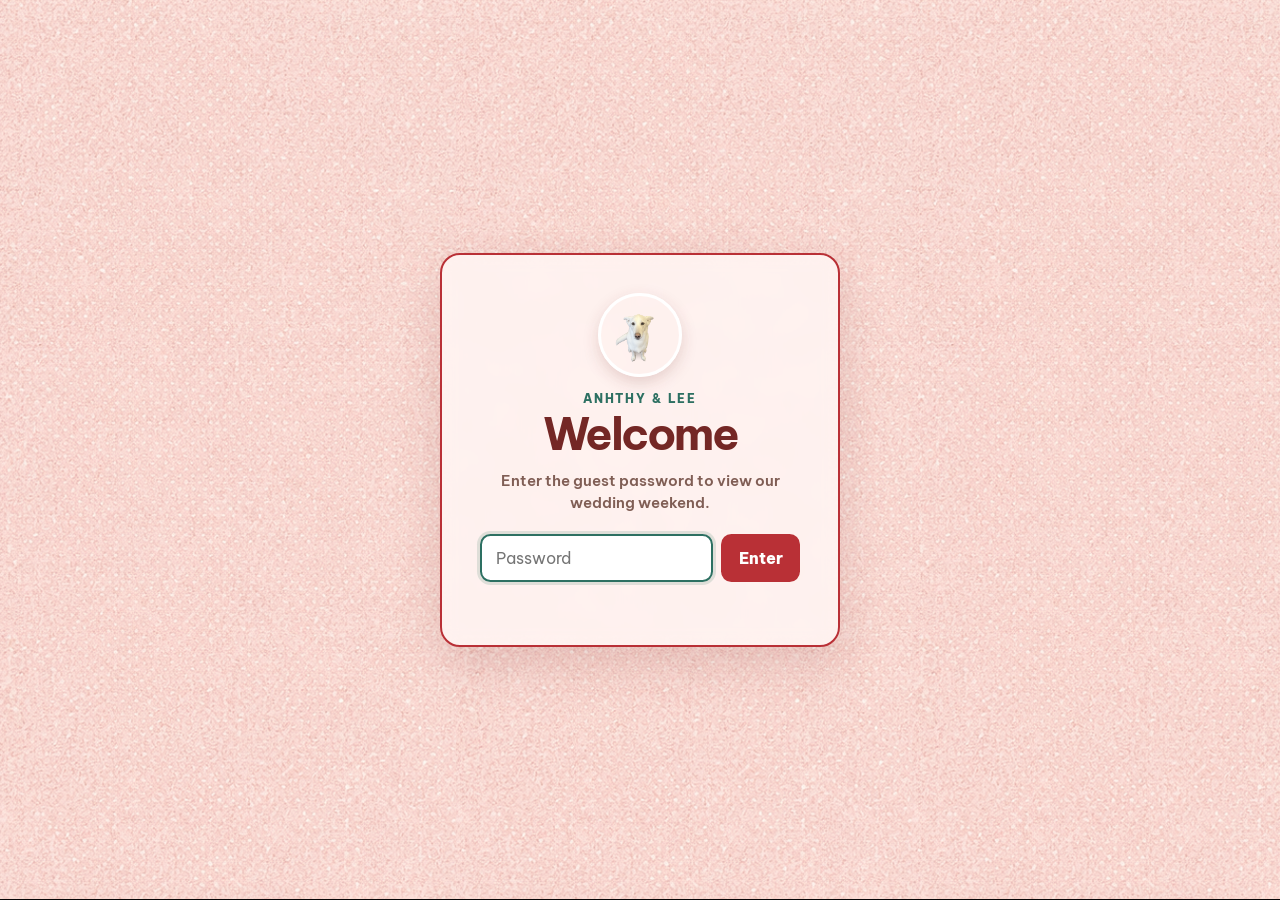
==== schedule.html @ e074a54b "Correct schedule event illustrations" ====
<!doctype html>
<html lang="en" class="is-locked">
  <head>
    <meta charset="UTF-8" />
    <meta name="viewport" content="width=device-width, initial-scale=1.0, viewport-fit=cover" />
    <meta name="theme-color" content="#f7cfce" />
    <meta name="description" content="Anhthy and Lee's wedding weekend schedule." />
    <meta name="robots" content="noindex, nofollow" />
    <title>Anhthy &amp; Lee — Weekend Schedule</title>
    <link rel="preconnect" href="https://fonts.googleapis.com" />
    <link rel="preconnect" href="https://fonts.gstatic.com" crossorigin />
    <link
      href="https://fonts.googleapis.com/css2?family=Allura&amp;family=Be+Vietnam+Pro:ital,wght@0,500;0,600;0,700;0,800;1,700&amp;family=Noto+Sans+SC:wght@500;700;800&amp;display=swap"
      rel="stylesheet"
    />
    <link rel="stylesheet" href="styles.css?v=20260816-33" />
    <script src="site-content.js?v=20260816-8" defer></script>
    <script src="script.js?v=20260816-6" defer></script>
  </head>
  <body data-page="schedule">
    <div class="password-gate" id="password-gate" role="dialog" aria-modal="true" aria-labelledby="password-title">
      <form class="password-card" id="password-form" novalidate>
        <img class="password-card__luna" src="assets/luna.png" alt="Luna" />
        <p class="password-card__eyebrow">Anhthy &amp; Lee</p>
        <h1 id="password-title">Welcome</h1>
        <p class="password-card__hint" id="password-hint">Enter the guest password to view our wedding weekend.</p>

        <label class="visually-hidden" for="guest-password">Guest password</label>
        <div class="password-control">
          <input
            id="guest-password"
            name="password"
            type="password"
            autocomplete="current-password"
            autocapitalize="none"
            spellcheck="false"
            aria-describedby="password-hint password-error"
            placeholder="Password"
            required
          />
          <button type="submit">Enter</button>
        </div>
        <p class="password-error" id="password-error" aria-live="polite"></p>
      </form>
    </div>

    <main class="schedule-page" id="main-content" aria-hidden="true" inert>
      <a class="schedule-back" href="index.html" aria-label="Back to the wedding invitation">← Invitation</a>
      <section class="weekend-plan" aria-labelledby="schedule-title">
        <header class="schedule-heading">
          <p>Save the weekend</p>
          <h2 id="schedule-title">Weekend Events</h2>
        </header>
        <ol class="schedule-list" id="schedule-list" aria-label="Wedding weekend schedule"></ol>
      </section>
    </main>
  </body>
</html>
---- styles.css ----
:root {
  --paper: #f7cfce;
  --ink: #742725;
  --vermilion: #b93036;
  --jade: #2d7062;
  --line: rgba(116, 39, 37, 0.2);
  --sans: "Be Vietnam Pro", "Noto Sans SC", "Helvetica Neue", Arial, sans-serif;
  --luna-cursor: url("assets/luna-cursor.png") 25 18;
}

* { box-sizing: border-box; }

html, body {
  min-width: 320px;
  width: 100%;
  height: 100%;
  min-height: 100%;
  margin: 0;
  overflow: hidden;
}

html {
  background-color: var(--paper);
  background-image: url("assets/invite-paper-exact-strip.png");
  background-repeat: repeat-x;
  background-position: top left;
  background-size: auto 100vh;
  background-size: auto 100dvh;
}

html, body, a, button { cursor: var(--luna-cursor), auto; }

body {
  position: relative;
  isolation: isolate;
  min-height: 0;
  color: var(--ink);
  background: transparent;
  font-family: var(--sans);
}

body::before {
  position: fixed;
  z-index: -1;
  inset: -2px;
  content: "";
  pointer-events: none;
  background-color: var(--paper);
  background-image: url("assets/invite-paper-exact-strip.png");
  background-repeat: repeat-x;
  background-position: center;
  background-size: auto 100%;
}

html.is-locked,
html.is-locked body {
  overflow: hidden;
}

.is-locked .invite-page,
.is-locked .schedule-page,
.is-locked .skip-link {
  visibility: hidden;
}

.password-gate {
  position: fixed;
  z-index: 1000;
  inset: 0;
  display: grid;
  overflow: auto;
  place-items: center;
  padding: 1.25rem;
  background-color: var(--paper);
  background-image: url("assets/invite-paper-exact-strip.png");
  background-repeat: repeat-x;
  background-position: top left;
  background-size: auto 100vh;
  background-size: auto 100dvh;
}

.password-gate[hidden] { display: none; }

.password-card {
  width: min(25rem, 100%);
  padding: clamp(1.5rem, 5vw, 2.35rem);
  text-align: center;
  background: rgba(255, 245, 243, 0.88);
  border: 2px solid var(--vermilion);
  border-radius: 1.25rem;
  box-shadow: 0 1rem 3rem rgba(116, 39, 37, 0.16);
  backdrop-filter: blur(8px);
}

.password-card__luna {
  display: block;
  width: 5.25rem;
  height: 5.25rem;
  margin: 0 auto 0.9rem;
  object-fit: cover;
  object-position: center 28%;
  border: 3px solid #fff;
  border-radius: 50%;
  box-shadow: 0 0.35rem 1rem rgba(116, 39, 37, 0.18);
}

.password-card__eyebrow {
  margin: 0 0 0.35rem;
  color: var(--jade);
  font-size: 0.72rem;
  font-weight: 800;
  letter-spacing: 0.16em;
  text-transform: uppercase;
}

.password-card h1 {
  margin: 0;
  color: var(--ink);
  font-size: clamp(2rem, 8vw, 2.8rem);
  letter-spacing: -0.055em;
  line-height: 1;
}

.password-card__hint {
  max-width: 18rem;
  margin: 0.85rem auto 1.25rem;
  color: #805e55;
  font-size: 0.92rem;
  font-weight: 600;
  line-height: 1.5;
}

.password-control {
  display: grid;
  grid-template-columns: minmax(0, 1fr) auto;
  gap: 0.5rem;
}

.password-control input,
.password-control button {
  min-height: 3rem;
  font: inherit;
  border-radius: 0.65rem;
}

.password-control input {
  width: 100%;
  min-width: 0;
  padding: 0.75rem 0.9rem;
  color: var(--ink);
  background: #fff;
  border: 2px solid rgba(116, 39, 37, 0.25);
  outline: 0;
}

.password-control input:focus {
  border-color: var(--jade);
  box-shadow: 0 0 0 3px rgba(45, 112, 98, 0.15);
}

.password-control input[aria-invalid="true"] {
  border-color: var(--vermilion);
}

.password-control button {
  padding: 0.75rem 1.1rem;
  color: #fff;
  background: var(--vermilion);
  border: 0;
  font-weight: 800;
}

.password-control button:hover { background: #9f272d; }

.password-error {
  min-height: 1.3em;
  margin: 0.55rem 0 0;
  color: var(--vermilion);
  font-size: 0.8rem;
  font-weight: 700;
}

.skip-link {
  position: fixed;
  z-index: 10;
  top: 1rem;
  left: 1rem;
  padding: 0.7rem 0.95rem;
  color: #fff;
  background: var(--ink);
  transform: translateY(-180%);
}

.skip-link:focus { transform: translateY(0); }

.invite-page {
  position: relative;
  display: grid;
  grid-template-rows: minmax(0, 1fr);
  width: 100%;
  height: 100vh;
  height: 100dvh;
  min-height: 0;
  margin: 0 auto;
  overflow: hidden;
  background: transparent;
}

.invitation {
  display: grid;
  min-width: 0;
  min-height: 0;
  overflow: hidden;
  place-items: center;
  padding: 0;
  background: transparent;
  border: 0;
}

.invitation__art {
  display: block;
  width: auto;
  max-width: 100%;
  height: auto;
  max-height: 100%;
  margin: 0;
  object-fit: contain;
  object-position: center;
  border: 0;
  clip-path: none;
}

.schedule-cta {
  position: absolute;
  z-index: 2;
  bottom: max(0.8rem, env(safe-area-inset-bottom));
  left: 50%;
  padding: 0.55rem 0.9rem;
  color: #fff;
  background: var(--vermilion);
  border: 2px solid rgba(255, 255, 255, 0.82);
  border-radius: 999px;
  box-shadow: 0 0.35rem 1rem rgba(116, 39, 37, 0.2);
  font-size: 0.72rem;
  font-weight: 800;
  letter-spacing: 0.04em;
  line-height: 1;
  text-decoration: none;
  transform: translateX(-50%);
}

.schedule-cta:hover,
.schedule-cta:focus-visible {
  background: #9f272d;
  outline: 3px solid rgba(45, 112, 98, 0.4);
  outline-offset: 2px;
}

.weekend-plan {
  position: relative;
  display: grid;
  min-height: 0;
  margin: 0;
  padding: clamp(0.25rem, 0.6dvh, 0.45rem) 0;
  overflow: hidden;
  background: transparent;
  border: 0;
  box-shadow: none;
}

.schedule-page {
  display: grid;
  grid-template-rows: auto minmax(0, 1fr);
  width: 100%;
  height: 100vh;
  height: 100dvh;
  min-height: 0;
  padding: clamp(0.7rem, 2vw, 1.25rem);
  overflow: hidden;
  background: transparent;
}

.schedule-back {
  z-index: 1;
  justify-self: start;
  padding: 0.55rem 0.8rem;
  color: var(--ink);
  font-size: 0.78rem;
  font-weight: 800;
  text-decoration: none;
  background: rgba(255, 245, 243, 0.72);
  border: 1px solid rgba(116, 39, 37, 0.22);
  border-radius: 999px;
}

.schedule-back:hover,
.schedule-back:focus-visible {
  color: #fff;
  background: var(--vermilion);
  outline: 0;
}

.schedule-page .weekend-plan {
  place-items: center;
  width: 100%;
  height: 100%;
  padding: 0;
}

.schedule-page .schedule-list {
  grid-template-columns: minmax(0, 1fr);
  grid-template-rows: repeat(4, auto);
  gap: clamp(0.5rem, 1.2dvh, 0.8rem);
  width: min(680px, 100%);
  height: auto;
}

.schedule-page .schedule-item {
  grid-template-columns: 54px minmax(0, 1fr);
  gap: 0.25rem 0.75rem;
  padding: clamp(0.5rem, 1.1dvh, 0.8rem) 0.65rem;
}

.schedule-page .schedule-date {
  width: 54px;
  height: 62px;
  background: linear-gradient(to bottom, var(--vermilion) 0 22px, #fff 22px 100%);
}

.schedule-page .schedule-date::before {
  top: -6px;
  left: 9px;
  width: 5px;
  height: 11px;
  box-shadow: 30px 0 #2e2c2d;
}

.schedule-page .schedule-date::after {
  inset: 22px 0 auto;
}

.schedule-page .schedule-date__day {
  top: 6px;
  font-size: 0.55rem;
}

.schedule-page .schedule-date__number {
  top: 27px;
  font-size: 1.65rem;
}

.schedule-page .schedule-time {
  font-size: clamp(0.64rem, 1.2vw, 0.74rem);
}

.schedule-page .schedule-copy h3 {
  font-size: clamp(0.8rem, 1.6vw, 1rem);
}

.schedule-page .schedule-copy p {
  font-size: clamp(0.62rem, 1.15vw, 0.74rem);
}

.invite-page,
.invitation,
.weekend-plan,
.schedule-list {
  outline: 0;
  border: 0 !important;
  box-shadow: none;
}

.schedule-list {
  display: grid;
  grid-template-columns: repeat(4, minmax(0, 1fr));
  align-items: stretch;
  width: min(760px, calc(100% - 1.5rem));
  height: 100%;
  max-width: none;
  padding: 0;
  margin: 0 auto;
  list-style: none;
}

.schedule-item {
  display: grid;
  grid-template-columns: 39px minmax(0, 1fr);
  grid-template-rows: auto auto;
  gap: 0.18rem 0.48rem;
  align-content: center;
  align-items: start;
  min-width: 0;
  padding: 0.42rem clamp(0.25rem, 0.45vw, 0.45rem);
  border: 0 !important;
  outline: 0;
  box-shadow: none;
}

.schedule-item + .schedule-item { border-left: 0 !important; }

.schedule-item::before,
.schedule-item::after {
  display: none;
  content: none;
}

.schedule-date {
  position: relative;
  grid-row: span 2;
  display: block;
  width: 39px;
  height: 45px;
  margin-top: 0.1rem;
  color: #fff;
  background: linear-gradient(to bottom, var(--vermilion) 0 17px, #fff 17px 100%);
  border: 1px solid rgba(116, 39, 37, 0.62);
  border-radius: 3px;
}

.schedule-date::before {
  position: absolute;
  z-index: 2;
  top: -5px;
  left: 7px;
  width: 4px;
  height: 9px;
  content: "";
  background: #2e2c2d;
  border-radius: 99px;
  box-shadow: 21px 0 #2e2c2d;
}

.schedule-date::after {
  position: absolute;
  inset: 17px 0 auto;
  content: "";
  border-top: 1px solid rgba(116, 39, 37, 0.32);
}

.schedule-date__day, .schedule-date__number {
  position: absolute;
  z-index: 1;
  left: 0;
  width: 100%;
  text-align: center;
}

.schedule-date__day {
  top: 4px;
  font-size: 0.43rem;
  font-weight: 800;
  letter-spacing: 0.08em;
  line-height: 1;
}

.schedule-date__number {
  top: 19px;
  margin: 0;
  color: #302d2d;
  font-size: 1.22rem;
  font-weight: 700;
  letter-spacing: -0.04em;
  line-height: 1;
}

.schedule-time {
  grid-column: 2;
  align-self: end;
  margin: 0.12rem 0 0;
  color: var(--jade);
  font-size: clamp(0.52rem, 0.62vw, 0.59rem);
  font-weight: 800;
  letter-spacing: 0.08em;
  line-height: 1.1;
  text-transform: uppercase;
}

.schedule-copy { grid-column: 2; min-width: 0; }

.schedule-copy h3 {
  margin: 0;
  font-size: clamp(0.66rem, 0.82vw, 0.8rem);
  font-weight: 800;
  letter-spacing: -0.045em;
  line-height: 1.1;
}

.schedule-copy p {
  margin: 0.22rem 0 0;
  color: #805e55;
  font-size: clamp(0.5rem, 0.6vw, 0.58rem);
  font-weight: 600;
  line-height: 1.35;
}

.visually-hidden {
  position: absolute;
  width: 1px;
  height: 1px;
  padding: 0;
  margin: -1px;
  overflow: hidden;
  clip: rect(0, 0, 0, 0);
  white-space: nowrap;
  border: 0;
}

@media (max-width: 760px) {
  .invite-page {
    grid-template-rows: auto auto;
    align-content: center;
    row-gap: 0.35rem;
    width: 100%;
    height: 100vh;
    height: 100dvh;
    min-height: 0;
  }

  .invitation {
    width: 100%;
    min-height: 0;
    aspect-ratio: 660 / 947;
    place-self: center;
  }

  .invitation__art {
    width: 100%;
    max-width: none;
    height: 100%;
    max-height: none;
    margin: 0;
    object-fit: cover;
    object-position: center;
    clip-path: none;
  }

  .schedule-cta {
    position: static;
    justify-self: center;
    margin: 0 0 max(0.65rem, env(safe-area-inset-bottom));
    transform: none;
  }

  .weekend-plan {
    min-height: 0;
    margin: 0;
    padding: 0.25rem 0.3rem max(0.35rem, env(safe-area-inset-bottom));
  }

  .schedule-page {
    padding: 0.6rem;
  }

  .schedule-page .weekend-plan {
    padding: 0.25rem 0 max(0.35rem, env(safe-area-inset-bottom));
  }

  .schedule-page .schedule-list {
    grid-template-columns: minmax(0, 1fr);
    grid-template-rows: repeat(4, auto);
    gap: 0.45rem;
    height: auto;
  }

  .password-control { grid-template-columns: 1fr; }

  .schedule-list {
    grid-template-columns: repeat(2, minmax(0, 1fr));
    grid-auto-rows: minmax(0, 1fr);
    gap: 0.2rem 0.3rem;
    width: 100%;
    height: 100%;
  }

  .schedule-item {
    align-content: center;
    padding: 0.4rem 0.18rem;
  }

  .schedule-time { font-size: clamp(0.52rem, 2.7vw, 0.62rem); }
  .schedule-copy h3 { font-size: clamp(0.65rem, 3vw, 0.78rem); }
  .schedule-copy p { font-size: clamp(0.5rem, 2.4vw, 0.6rem); }
  .schedule-item:nth-child(odd) { border-left: 0; }
  .schedule-item:nth-child(n + 3) { border-top: 0; }
}

/* Unified illustrated weekend schedule */
body[data-page="schedule"] {
  min-height: 100vh;
  min-height: 100dvh;
  overflow-x: hidden;
  overflow-y: auto;
  background: transparent !important;
}

body[data-page="schedule"]::before {
  background-size: auto 100vh;
  background-size: auto 100dvh;
}

body[data-page="schedule"] .schedule-page {
  position: relative;
  display: block;
  width: 100%;
  min-height: 100vh;
  min-height: 100dvh;
  height: auto;
  padding: clamp(5.5rem, 8vw, 7.5rem) clamp(1rem, 4vw, 4rem) clamp(3rem, 7vw, 6rem);
  overflow: visible;
  background: transparent !important;
}

body[data-page="schedule"] .schedule-back {
  position: absolute;
  z-index: 2;
  top: max(1.15rem, env(safe-area-inset-top));
  left: max(1rem, env(safe-area-inset-left));
}

body[data-page="schedule"] .weekend-plan {
  display: block;
  width: min(74rem, 100%);
  height: auto;
  min-height: 0;
  margin: 0 auto;
  padding: 0;
  overflow: visible;
  background: transparent !important;
  border: 0;
  border-radius: 0;
  box-shadow: none;
}

body[data-page="schedule"] .schedule-heading {
  width: 100%;
  margin: 0 auto clamp(2.6rem, 5vw, 4.25rem);
  text-align: center;
}

body[data-page="schedule"] .schedule-heading p {
  margin: 0 0 0.4rem;
  color: var(--jade);
  font-size: clamp(0.68rem, 1vw, 0.82rem);
  font-weight: 800;
  letter-spacing: 0.22em;
  text-transform: uppercase;
}

body[data-page="schedule"] .schedule-heading h2 {
  margin: 0;
  font-family: "Allura", cursive;
  font-size: clamp(4rem, 8vw, 7rem);
  font-weight: 400;
  line-height: 0.82;
}

body[data-page="schedule"] .schedule-list {
  display: grid !important;
  grid-template-columns: minmax(0, 1fr) minmax(0, 1.65fr) minmax(0, 1fr) !important;
  grid-template-rows: auto !important;
  align-items: start;
  gap: clamp(2rem, 4.5vw, 4.5rem) !important;
  width: 100% !important;
  height: auto !important;
  margin: 0;
  padding: 0;
  list-style: none;
}

body[data-page="schedule"] .schedule-item,
body[data-page="schedule"] .schedule-item + .schedule-item {
  display: flex !important;
  flex-direction: column;
  align-items: center;
  min-width: 0;
  padding: 0 !important;
  text-align: center;
  background: transparent !important;
  border: 0 !important;
  border-radius: 0;
  box-shadow: none;
}

body[data-page="schedule"] .schedule-date-label {
  margin: 0 0 clamp(1.1rem, 2vw, 1.7rem);
  color: var(--vermilion);
  font-size: clamp(0.72rem, 1vw, 0.88rem);
  font-weight: 800;
  letter-spacing: 0.18em;
  text-transform: uppercase;
}

body[data-page="schedule"] .schedule-copy {
  display: grid;
  grid-template-columns: minmax(0, 1fr);
  gap: clamp(2.2rem, 4vw, 3.5rem);
  width: 100%;
}

body[data-page="schedule"] .schedule-item--double .schedule-copy,
body[data-page="schedule"] .schedule-item:has(.schedule-slot + .schedule-slot) .schedule-copy {
  grid-template-columns: repeat(2, minmax(0, 1fr));
  gap: clamp(1.75rem, 4vw, 4rem);
}

body[data-page="schedule"] .schedule-slot,
body[data-page="schedule"] .schedule-slot + .schedule-slot {
  display: flex;
  flex-direction: column;
  align-items: center;
  min-width: 0;
  padding: 0;
  border: 0 !important;
}

body[data-page="schedule"] .schedule-graphic {
  display: block;
  width: clamp(5rem, 8vw, 7.2rem);
  height: clamp(4.8rem, 7vw, 6.5rem);
  margin: 0 auto 0.8rem;
  object-fit: contain;
}

body[data-page="schedule"] .schedule-graphic--wide {
  width: clamp(6.5rem, 11vw, 9.5rem);
}

body[data-page="schedule"] .schedule-graphic--lanterns {
  width: clamp(4.3rem, 6.5vw, 5.8rem);
}

body[data-page="schedule"] .schedule-time {
  margin: 0 0 0.3rem;
  color: var(--jade);
  font-size: clamp(0.67rem, 0.9vw, 0.8rem);
  font-weight: 800;
  letter-spacing: 0.16em;
  text-transform: uppercase;
}

body[data-page="schedule"] .schedule-copy .schedule-event-title {
  margin: 0;
  color: var(--ink);
  font-family: "Allura", cursive;
  font-size: clamp(2.7rem, 4.5vw, 4.75rem);
  font-weight: 400;
  line-height: 0.9;
}

body[data-page="schedule"] .schedule-translation {
  margin: 0.55rem 0 0;
  color: var(--ink);
  font-size: clamp(0.66rem, 0.82vw, 0.78rem);
  font-weight: 700;
  line-height: 1.4;
}

body[data-page="schedule"] .schedule-copy .schedule-detail {
  margin: 0.3rem 0 0;
  color: #80645d;
  font-size: clamp(0.62rem, 0.76vw, 0.72rem);
  font-weight: 600;
  line-height: 1.45;
}

@media (max-width: 820px) {
  body[data-page="schedule"] .schedule-page {
    padding: 4.8rem 1.15rem max(3rem, env(safe-area-inset-bottom));
  }

  body[data-page="schedule"] .schedule-heading {
    margin-bottom: 2.3rem;
  }

  body[data-page="schedule"] .schedule-heading h2 {
    font-size: clamp(3.65rem, 15vw, 5rem);
  }

  body[data-page="schedule"] .schedule-list {
    grid-template-columns: minmax(0, 1fr) !important;
    gap: 3.25rem !important;
    width: min(34rem, 100%) !important;
    margin: 0 auto;
  }

  body[data-page="schedule"] .schedule-date-label {
    margin-bottom: 1.3rem;
  }

  body[data-page="schedule"] .schedule-graphic {
    width: 5.8rem;
    height: 5.25rem;
  }

  body[data-page="schedule"] .schedule-graphic--wide { width: 7.8rem; }
  body[data-page="schedule"] .schedule-graphic--lanterns { width: 4.7rem; }
}

@media (max-width: 560px) {
  body[data-page="schedule"] .schedule-item--double .schedule-copy,
  body[data-page="schedule"] .schedule-item:has(.schedule-slot + .schedule-slot) .schedule-copy {
    grid-template-columns: minmax(0, 1fr);
    gap: 3rem;
  }

  body[data-page="schedule"] .schedule-copy .schedule-event-title {
    font-size: clamp(2.75rem, 13vw, 3.7rem);
  }
}

/* Dedicated schedule page */
.schedule-page {
  display: grid;
  grid-template-columns: minmax(300px, 42%) minmax(0, 58%);
  width: 100%;
  height: 100vh;
  height: 100dvh;
  min-height: 0;
  padding: 0;
  overflow: hidden;
  background: transparent;
}

.schedule-intro {
  position: relative;
  display: grid;
  min-width: 0;
  min-height: 0;
  place-items: center;
  padding: clamp(2rem, 6vw, 6rem);
  text-align: center;
  background: transparent;
}

.schedule-intro::after {
  width: clamp(4rem, 8vw, 7rem);
  height: 0.32rem;
  margin-top: clamp(1rem, 3vh, 2rem);
  content: "";
  background: var(--vermilion);
  border-radius: 999px;
}

.schedule-intro__copy { align-self: end; }

.schedule-intro__eyebrow,
.schedule-heading p {
  margin: 0 0 0.65rem;
  color: var(--jade);
  font-size: clamp(0.68rem, 0.9vw, 0.8rem);
  font-weight: 800;
  letter-spacing: 0.16em;
  text-transform: uppercase;
}

.schedule-intro h1 {
  margin: 0;
  color: var(--ink);
  font-size: clamp(2.7rem, 5.5vw, 5.8rem);
  letter-spacing: -0.065em;
  line-height: 0.88;
}

.schedule-intro__copy > p:last-child {
  margin: clamp(1rem, 2.6vh, 1.75rem) 0 0;
  color: #805e55;
  font-size: clamp(0.8rem, 1.15vw, 1rem);
  font-weight: 700;
  line-height: 1.55;
}

.schedule-page .schedule-back {
  position: absolute;
  z-index: 2;
  top: clamp(1rem, 2vw, 1.5rem);
  left: clamp(1rem, 2vw, 1.5rem);
}

.schedule-page .weekend-plan {
  display: grid;
  grid-template-rows: auto minmax(0, 1fr);
  align-items: center;
  width: 100%;
  height: 100%;
  min-height: 0;
  padding: clamp(2rem, 5vw, 5rem) clamp(1.5rem, 5vw, 5rem);
  overflow: hidden;
  background: #fffdfb;
}

.schedule-heading {
  align-self: end;
  width: min(720px, 100%);
  margin: 0 auto clamp(1.3rem, 3vh, 2.25rem);
}

.schedule-heading h2 {
  margin: 0;
  color: var(--ink);
  font-size: clamp(2.25rem, 4vw, 4.5rem);
  letter-spacing: -0.065em;
  line-height: 0.95;
}

.schedule-page .schedule-list {
  display: grid;
  grid-template-columns: minmax(0, 1fr);
  grid-template-rows: repeat(3, auto);
  align-self: start;
  gap: clamp(0.75rem, 1.8vh, 1.15rem);
  width: min(720px, 100%);
  height: auto;
  padding: 0;
  margin: 0 auto;
}

.schedule-page .schedule-item {
  display: grid;
  grid-template-columns: 68px minmax(0, 1fr);
  grid-template-rows: auto;
  gap: 1rem;
  align-content: center;
  align-items: center;
  min-width: 0;
  padding: clamp(0.75rem, 1.6vh, 1.05rem);
  background: #fff;
  border: 1px solid rgba(116, 39, 37, 0.11) !important;
  border-radius: 0.9rem;
  box-shadow: 0 0.55rem 1.6rem rgba(116, 39, 37, 0.07);
}

.schedule-page .schedule-date {
  grid-row: 1;
  width: 68px;
  height: 78px;
  margin: 0;
  background: linear-gradient(to bottom, var(--vermilion) 0 28px, #fff 28px 100%);
  border-radius: 0.4rem;
}

.schedule-page .schedule-date::before {
  top: -7px;
  left: 11px;
  width: 6px;
  height: 13px;
  box-shadow: 39px 0 #2e2c2d;
}

.schedule-page .schedule-date::after { inset: 28px 0 auto; }

.schedule-page .schedule-date__day {
  top: 8px;
  font-size: 0.62rem;
}

.schedule-page .schedule-date__number {
  top: 36px;
  font-size: 2rem;
}

.schedule-page .schedule-copy {
  grid-column: 2;
  display: grid;
  grid-template-columns: minmax(0, 1fr);
  gap: 0;
}

.schedule-page .schedule-item:has(.schedule-slot + .schedule-slot) .schedule-copy {
  grid-template-columns: repeat(2, minmax(0, 1fr));
  gap: clamp(0.8rem, 2vw, 1.5rem);
}

.schedule-slot { min-width: 0; }

.schedule-slot + .schedule-slot {
  padding-left: clamp(0.8rem, 2vw, 1.5rem);
  border-left: 1px solid rgba(116, 39, 37, 0.13);
}

.schedule-page .schedule-time {
  grid-column: auto;
  margin: 0 0 0.38rem;
  font-size: clamp(0.67rem, 0.8vw, 0.78rem);
}

.schedule-page .schedule-copy h3 {
  margin: 0;
  font-size: clamp(0.86rem, 1.15vw, 1.1rem);
  line-height: 1.18;
}

.schedule-page .schedule-copy .schedule-detail {
  margin: 0.38rem 0 0;
  font-size: clamp(0.65rem, 0.8vw, 0.76rem);
  line-height: 1.35;
}

@media (max-width: 760px) {
  .schedule-page {
    grid-template-columns: minmax(0, 1fr);
    grid-template-rows: 150px minmax(0, 1fr);
    height: 100vh;
    height: 100dvh;
    overflow: auto;
  }

  .schedule-intro {
    place-items: end center;
    padding: 2.8rem 1rem 1.2rem;
  }

  .schedule-intro::after { display: none; }
  .schedule-intro__copy { align-self: auto; }
  .schedule-intro__eyebrow { margin-bottom: 0.3rem; }
  .schedule-intro h1 { font-size: clamp(2rem, 10vw, 2.75rem); line-height: 0.92; }
  .schedule-intro h1 br { display: none; }
  .schedule-intro__copy > p:last-child { margin-top: 0.45rem; font-size: 0.7rem; line-height: 1.35; }

  .schedule-page .schedule-back {
    top: 0.65rem;
    left: 0.65rem;
    padding: 0.45rem 0.65rem;
    font-size: 0.68rem;
  }

  .schedule-page .weekend-plan {
    display: grid;
    grid-template-rows: auto minmax(0, 1fr);
    padding: 1.1rem 0.85rem max(1rem, env(safe-area-inset-bottom));
    overflow: visible;
    border-radius: 1.25rem 1.25rem 0 0;
  }

  .schedule-heading { margin-bottom: 0.9rem; }
  .schedule-heading p { margin-bottom: 0.25rem; font-size: 0.58rem; }
  .schedule-heading h2 { font-size: 2rem; }

  .schedule-page .schedule-list { gap: 0.65rem; }

  .schedule-page .schedule-item {
    grid-template-columns: 50px minmax(0, 1fr);
    gap: 0.7rem;
    padding: 0.7rem;
    border-radius: 0.7rem;
  }

  .schedule-page .schedule-date {
    width: 50px;
    height: 58px;
    background: linear-gradient(to bottom, var(--vermilion) 0 21px, #fff 21px 100%);
  }

  .schedule-page .schedule-date::before {
    top: -5px;
    left: 8px;
    width: 5px;
    height: 10px;
    box-shadow: 28px 0 #2e2c2d;
  }

  .schedule-page .schedule-date::after { inset: 21px 0 auto; }
  .schedule-page .schedule-date__day { top: 6px; font-size: 0.5rem; }
  .schedule-page .schedule-date__number { top: 27px; font-size: 1.45rem; }

  .schedule-page .schedule-item:has(.schedule-slot + .schedule-slot) .schedule-copy {
    grid-template-columns: minmax(0, 1fr);
    gap: 0.65rem;
  }

  .schedule-slot + .schedule-slot {
    padding-top: 0.65rem;
    padding-left: 0;
    border-top: 1px solid rgba(116, 39, 37, 0.13);
    border-left: 0;
  }

  .schedule-page .schedule-time { margin-bottom: 0.25rem; font-size: 0.61rem; }
  .schedule-page .schedule-copy h3 { font-size: clamp(0.75rem, 3.3vw, 0.9rem); }
  .schedule-page .schedule-copy .schedule-detail { margin-top: 0.25rem; font-size: 0.62rem; }
}

/* Main navigation */
.site-menu {
  position: absolute;
  z-index: 30;
  top: max(1rem, env(safe-area-inset-top));
  right: max(1rem, env(safe-area-inset-right));
}

.site-menu__toggle {
  display: grid;
  width: 3rem;
  height: 3rem;
  padding: 0.72rem;
  place-content: center;
  gap: 0.3rem;
  color: var(--ink);
  background: rgba(255, 253, 251, 0.84);
  border: 1px solid rgba(116, 39, 37, 0.18);
  border-radius: 50%;
  box-shadow: 0 0.4rem 1.25rem rgba(116, 39, 37, 0.1);
  backdrop-filter: blur(8px);
}

.site-menu__toggle > span:not(.visually-hidden) {
  display: block;
  width: 1.35rem;
  height: 2px;
  background: currentColor;
  border-radius: 999px;
  transition: transform 160ms ease, opacity 160ms ease;
}

.site-menu__toggle[aria-expanded="true"] > span:nth-child(1) {
  transform: translateY(0.4rem) rotate(45deg);
}

.site-menu__toggle[aria-expanded="true"] > span:nth-child(2) { opacity: 0; }

.site-menu__toggle[aria-expanded="true"] > span:nth-child(3) {
  transform: translateY(-0.4rem) rotate(-45deg);
}

.site-menu__panel {
  position: absolute;
  top: calc(100% + 0.55rem);
  right: 0;
  width: max-content;
  min-width: 11rem;
  padding: 0.4rem;
  background: rgba(255, 253, 251, 0.96);
  border: 1px solid rgba(116, 39, 37, 0.16);
  border-radius: 0.85rem;
  box-shadow: 0 0.8rem 2rem rgba(116, 39, 37, 0.16);
  backdrop-filter: blur(10px);
}

.site-menu__panel[hidden] { display: none; }

.site-menu__panel a {
  display: block;
  padding: 0.75rem 0.9rem;
  color: var(--ink);
  text-decoration: none;
  font-size: 0.82rem;
  font-weight: 800;
  border-radius: 0.55rem;
}

.site-menu__panel a:hover,
.site-menu__panel a:focus-visible {
  color: #fff;
  background: var(--vermilion);
  outline: 0;
}

/* Editorial weekend program */
.schedule-page .weekend-plan {
  grid-template-rows: auto minmax(0, 1fr);
  align-items: stretch;
  padding: clamp(2rem, 4.2vw, 4.5rem) clamp(2rem, 5.25vw, 5.5rem);
}

.schedule-heading {
  align-self: start;
  width: min(780px, 100%);
  margin: 0 auto clamp(1rem, 2.3vh, 1.65rem);
}

.schedule-heading h2 {
  font-family: "Allura", cursive;
  font-size: clamp(3.2rem, 5.3vw, 5.6rem);
  font-weight: 400;
  letter-spacing: 0;
  line-height: 0.8;
}

.schedule-page .schedule-list {
  display: grid;
  grid-template-rows: repeat(3, minmax(0, 1fr));
  align-self: stretch;
  gap: 0;
  width: min(780px, 100%);
  height: 100%;
  min-height: 0;
}

.schedule-page .schedule-item {
  display: grid;
  grid-template-columns: minmax(0, 1fr);
  gap: clamp(0.45rem, 1vh, 0.8rem);
  align-content: center;
  align-items: start;
  min-height: 0;
  padding: clamp(0.85rem, 1.7vh, 1.25rem) 0;
  background: transparent;
  border: 0 !important;
  border-radius: 0;
  box-shadow: none;
}

.schedule-page .schedule-item + .schedule-item {
  border-top: 1px solid rgba(185, 48, 54, 0.22) !important;
}

.schedule-page .schedule-date-label {
  margin: 0;
  color: var(--vermilion);
  font-size: clamp(0.68rem, 0.82vw, 0.8rem);
  font-weight: 800;
  letter-spacing: 0.17em;
  text-transform: uppercase;
}

.schedule-page .schedule-copy {
  grid-column: 1;
  display: grid;
  grid-template-columns: minmax(0, 1fr);
  gap: 0;
}

.schedule-page .schedule-item:has(.schedule-slot + .schedule-slot) .schedule-copy {
  grid-template-columns: repeat(2, minmax(0, 1fr));
  gap: clamp(1.5rem, 3.5vw, 3.5rem);
}

.schedule-page .schedule-slot {
  display: grid;
  align-content: center;
  min-width: 0;
}

.schedule-page .schedule-slot + .schedule-slot {
  padding: 0;
  border: 0;
}

.schedule-page .schedule-time {
  margin: 0 0 0.15rem;
  color: var(--jade);
  font-size: clamp(0.65rem, 0.78vw, 0.76rem);
  font-weight: 800;
  letter-spacing: 0.14em;
  text-transform: uppercase;
}

.schedule-page .schedule-copy .schedule-event-title {
  margin: 0;
  color: var(--ink);
  font-family: "Allura", cursive;
  font-size: clamp(2.25rem, 3.7vw, 4.25rem);
  font-weight: 400;
  letter-spacing: 0;
  line-height: 0.88;
}

.schedule-page .schedule-translation {
  margin: 0.35rem 0 0;
  color: var(--ink);
  font-size: clamp(0.66rem, 0.82vw, 0.8rem);
  font-weight: 700;
  line-height: 1.35;
}

.schedule-page .schedule-copy .schedule-detail {
  margin: 0.28rem 0 0;
  color: #80645d;
  font-size: clamp(0.62rem, 0.74vw, 0.72rem);
  font-weight: 600;
  line-height: 1.35;
}

@media (max-width: 760px) {
  .site-menu {
    top: max(0.65rem, env(safe-area-inset-top));
    right: max(0.65rem, env(safe-area-inset-right));
  }

  .site-menu__toggle {
    width: 2.7rem;
    height: 2.7rem;
  }

  .schedule-page {
    grid-template-rows: 132px minmax(0, 1fr);
  }

  .schedule-intro {
    padding: 2.45rem 1rem 0.8rem;
  }

  .schedule-intro__eyebrow { font-size: 0.52rem; }
  .schedule-intro h1 { font-size: clamp(1.75rem, 8.5vw, 2.35rem); }
  .schedule-intro__copy > p:last-child { font-size: 0.58rem; }

  .schedule-page .weekend-plan {
    grid-template-rows: auto minmax(0, 1fr);
    padding: 1.15rem 1.15rem max(1rem, env(safe-area-inset-bottom));
  }

  .schedule-heading { margin-bottom: 0.45rem; }
  .schedule-heading p { margin-bottom: 0.08rem; font-size: 0.52rem; }
  .schedule-heading h2 { font-size: 3rem; }

  .schedule-page .schedule-list {
    grid-template-rows: repeat(3, auto);
    height: auto;
  }

  .schedule-page .schedule-item {
    gap: 0.35rem;
    padding: 0.8rem 0;
  }

  .schedule-page .schedule-date-label {
    font-size: 0.55rem;
    letter-spacing: 0.13em;
  }

  .schedule-page .schedule-item:has(.schedule-slot + .schedule-slot) .schedule-copy {
    grid-template-columns: minmax(0, 1fr);
    gap: 0.7rem;
  }

  .schedule-page .schedule-slot + .schedule-slot {
    padding-top: 0.7rem;
    border-top: 1px solid rgba(185, 48, 54, 0.14);
  }

  .schedule-page .schedule-time { font-size: 0.55rem; }
  .schedule-page .schedule-copy .schedule-event-title { font-size: clamp(2rem, 10vw, 2.65rem); }
  .schedule-page .schedule-translation { margin-top: 0.22rem; font-size: 0.62rem; }
  .schedule-page .schedule-copy .schedule-detail { margin-top: 0.18rem; font-size: 0.58rem; }
}

/* Keep the illustrated schedule unified after all legacy layout rules. */
body[data-page="schedule"] .schedule-page,
body[data-page="schedule"] .weekend-plan,
body[data-page="schedule"] .schedule-list,
body[data-page="schedule"] .schedule-item,
body[data-page="schedule"] .schedule-slot {
  background: transparent !important;
  border: 0 !important;
  box-shadow: none !important;
}

body[data-page="schedule"] .schedule-page {
  display: block !important;
  height: auto !important;
  min-height: 100vh;
  min-height: 100dvh;
  overflow: visible !important;
}

body[data-page="schedule"] .weekend-plan {
  display: block !important;
  width: min(74rem, 100%) !important;
  height: auto !important;
  margin-inline: auto !important;
  padding: 0 !important;
}

body[data-page="schedule"] .schedule-list {
  grid-template-columns: minmax(0, 1fr) minmax(0, 1.65fr) minmax(0, 1fr) !important;
  grid-template-rows: auto !important;
  height: auto !important;
}

body[data-page="schedule"] .schedule-slot + .schedule-slot {
  padding-top: 0 !important;
  border-top: 0 !important;
}

@media (max-width: 820px) {
  body[data-page="schedule"] .schedule-list {
    grid-template-columns: minmax(0, 1fr) !important;
  }
}

@media (max-width: 560px) {
  body[data-page="schedule"] .schedule-item--double .schedule-copy,
  body[data-page="schedule"] .schedule-item:has(.schedule-slot + .schedule-slot) .schedule-copy {
    grid-template-columns: minmax(0, 1fr) !important;
  }
}
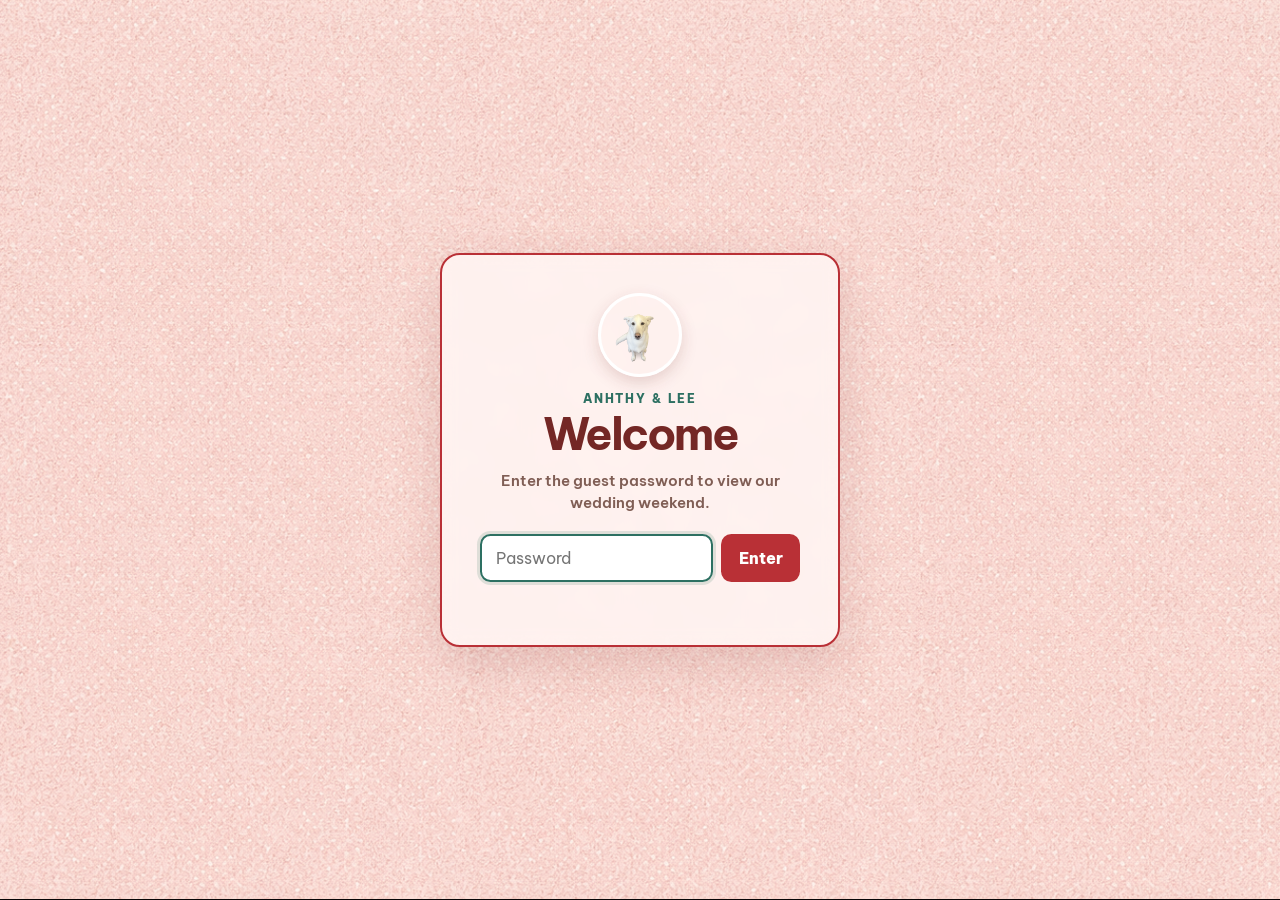
==== commit 4bab0e18: "Refine event colors and mobile background" ====
--- a/schedule.html
+++ b/schedule.html
@@ -3,7 +3,7 @@
   <head>
     <meta charset="UTF-8" />
     <meta name="viewport" content="width=device-width, initial-scale=1.0, viewport-fit=cover" />
-    <meta name="theme-color" content="#f7cfce" />
+    <meta name="theme-color" content="#f2d1cd" />
     <meta name="description" content="Anhthy and Lee's wedding weekend schedule." />
     <meta name="robots" content="noindex, nofollow" />
     <title>Anhthy &amp; Lee — Weekend Schedule</title>
@@ -13,9 +13,9 @@
       href="https://fonts.googleapis.com/css2?family=Allura&amp;family=Be+Vietnam+Pro:ital,wght@0,500;0,600;0,700;0,800;1,700&amp;family=Noto+Sans+SC:wght@500;700;800&amp;display=swap"
       rel="stylesheet"
     />
-    <link rel="stylesheet" href="styles.css?v=20260816-33" />
-    <script src="site-content.js?v=20260816-8" defer></script>
-    <script src="script.js?v=20260816-6" defer></script>
+    <link rel="stylesheet" href="styles.css?v=20260816-36" />
+    <script src="site-content.js?v=20260816-9" defer></script>
+    <script src="script.js?v=20260816-7" defer></script>
   </head>
   <body data-page="schedule">
     <div class="password-gate" id="password-gate" role="dialog" aria-modal="true" aria-labelledby="password-title">
@@ -49,7 +49,10 @@
       <section class="weekend-plan" aria-labelledby="schedule-title">
         <header class="schedule-heading">
           <p>Save the weekend</p>
-          <h2 id="schedule-title">Weekend Events</h2>
+          <h2 id="schedule-title">
+            <span class="visually-hidden">Weekend Events</span>
+            <img class="schedule-heading-art" src="assets/font-headings/weekend-events.png" alt="" aria-hidden="true" />
+          </h2>
         </header>
         <ol class="schedule-list" id="schedule-list" aria-label="Wedding weekend schedule"></ol>
       </section>
--- a/styles.css
+++ b/styles.css
@@ -5,7 +5,7 @@
   --jade: #2d7062;
   --line: rgba(116, 39, 37, 0.2);
   --sans: "Be Vietnam Pro", "Noto Sans SC", "Helvetica Neue", Arial, sans-serif;
-  --luna-cursor: url("assets/luna-cursor.png") 25 18;
+  --luna-cursor: url("assets/luna-cursor-bordered.svg") 25 18;
 }
 
 * { box-sizing: border-box; }
@@ -22,7 +22,7 @@
 html {
   background-color: var(--paper);
   background-image: url("assets/invite-paper-exact-strip.png");
-  background-repeat: repeat-x;
+  background-repeat: repeat;
   background-position: top left;
   background-size: auto 100vh;
   background-size: auto 100dvh;
@@ -47,7 +47,7 @@
   pointer-events: none;
   background-color: var(--paper);
   background-image: url("assets/invite-paper-exact-strip.png");
-  background-repeat: repeat-x;
+  background-repeat: repeat;
   background-position: center;
   background-size: auto 100%;
 }
@@ -654,6 +654,13 @@
   line-height: 0.82;
 }
 
+body[data-page="schedule"] .schedule-heading-art {
+  display: block;
+  width: min(32rem, 88vw);
+  height: auto;
+  margin: 0 auto;
+}
+
 body[data-page="schedule"] .schedule-list {
   display: grid !important;
   grid-template-columns: minmax(0, 1fr) minmax(0, 1.65fr) minmax(0, 1fr) !important;
@@ -683,7 +690,7 @@
 
 body[data-page="schedule"] .schedule-date-label {
   margin: 0 0 clamp(1.1rem, 2vw, 1.7rem);
-  color: var(--vermilion);
+  color: #c79612;
   font-size: clamp(0.72rem, 1vw, 0.88rem);
   font-weight: 800;
   letter-spacing: 0.18em;
@@ -718,6 +725,7 @@
   width: clamp(5rem, 8vw, 7.2rem);
   height: clamp(4.8rem, 7vw, 6.5rem);
   margin: 0 auto 0.8rem;
+  filter: brightness(0) saturate(100%) invert(23%) sepia(47%) saturate(2699%) hue-rotate(330deg) brightness(91%) contrast(88%);
   object-fit: contain;
 }
 
@@ -739,7 +747,10 @@
 }
 
 body[data-page="schedule"] .schedule-copy .schedule-event-title {
+  display: grid;
+  min-height: clamp(4rem, 4.4vw, 4.5rem);
   margin: 0;
+  place-items: center;
   color: var(--ink);
   font-family: "Allura", cursive;
   font-size: clamp(2.7rem, 4.5vw, 4.75rem);
@@ -747,9 +758,19 @@
   line-height: 0.9;
 }
 
+body[data-page="schedule"] .schedule-event-title-art {
+  display: block;
+  width: auto;
+  max-width: 100%;
+  height: clamp(4rem, 4.4vw, 4.5rem);
+  max-height: none;
+  margin: 0 auto;
+  object-fit: contain;
+}
+
 body[data-page="schedule"] .schedule-translation {
   margin: 0.55rem 0 0;
-  color: var(--ink);
+  color: var(--jade);
   font-size: clamp(0.66rem, 0.82vw, 0.78rem);
   font-weight: 700;
   line-height: 1.4;
@@ -776,6 +797,10 @@
     font-size: clamp(3.65rem, 15vw, 5rem);
   }
 
+  body[data-page="schedule"] .schedule-heading-art {
+    width: min(27rem, 92vw);
+  }
+
   body[data-page="schedule"] .schedule-list {
     grid-template-columns: minmax(0, 1fr) !important;
     gap: 3.25rem !important;
@@ -805,6 +830,15 @@
 
   body[data-page="schedule"] .schedule-copy .schedule-event-title {
     font-size: clamp(2.75rem, 13vw, 3.7rem);
+  }
+
+  body[data-page="schedule"] .schedule-event-title-art {
+    max-width: 100%;
+    height: 3.7rem;
+  }
+
+  body[data-page="schedule"] .schedule-copy .schedule-event-title {
+    min-height: 3.7rem;
   }
 }
 
@@ -1205,7 +1239,7 @@
 
 .schedule-page .schedule-date-label {
   margin: 0;
-  color: var(--vermilion);
+  color: #c79612;
   font-size: clamp(0.68rem, 0.82vw, 0.8rem);
   font-weight: 800;
   letter-spacing: 0.17em;
@@ -1256,7 +1290,7 @@
 
 .schedule-page .schedule-translation {
   margin: 0.35rem 0 0;
-  color: var(--ink);
+  color: var(--jade);
   font-size: clamp(0.66rem, 0.82vw, 0.8rem);
   font-weight: 700;
   line-height: 1.35;
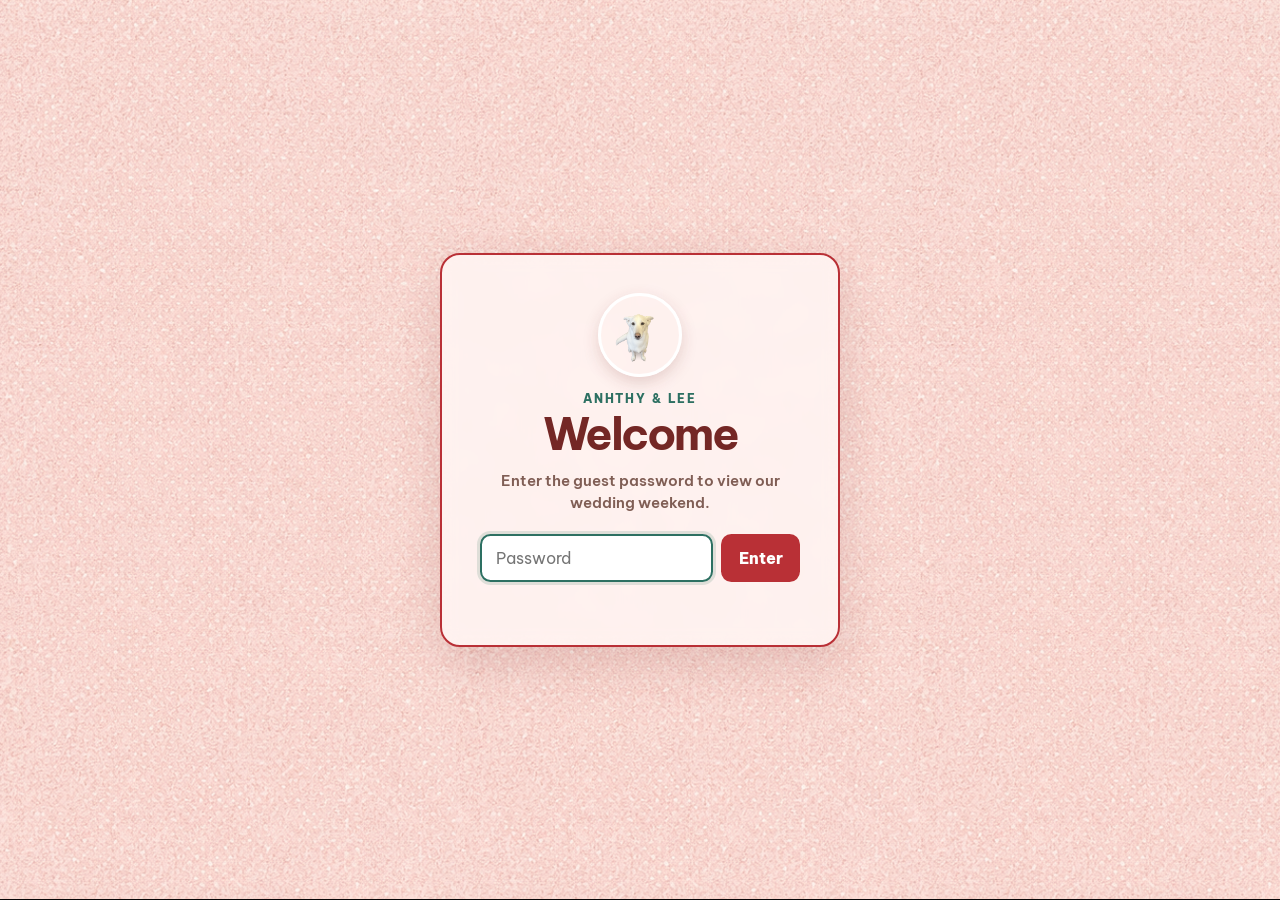
==== commit 92b63ba5: "Refine schedule labels menu and cursor" ====
--- a/schedule.html
+++ b/schedule.html
@@ -13,9 +13,9 @@
       href="https://fonts.googleapis.com/css2?family=Allura&amp;family=Be+Vietnam+Pro:ital,wght@0,500;0,600;0,700;0,800;1,700&amp;family=Noto+Sans+SC:wght@500;700;800&amp;display=swap"
       rel="stylesheet"
     />
-    <link rel="stylesheet" href="styles.css?v=20260816-36" />
-    <script src="site-content.js?v=20260816-9" defer></script>
-    <script src="script.js?v=20260816-7" defer></script>
+    <link rel="stylesheet" href="styles.css?v=20260816-37" />
+    <script src="site-content.js?v=20260816-10" defer></script>
+    <script src="script.js?v=20260816-8" defer></script>
   </head>
   <body data-page="schedule">
     <div class="password-gate" id="password-gate" role="dialog" aria-modal="true" aria-labelledby="password-title">
--- a/styles.css
+++ b/styles.css
@@ -35,7 +35,12 @@
   isolation: isolate;
   min-height: 0;
   color: var(--ink);
-  background: transparent;
+  background-color: var(--paper);
+  background-image: url("assets/invite-paper-exact-strip.png");
+  background-repeat: repeat;
+  background-position: center top;
+  background-size: auto 100vh;
+  background-size: auto 100dvh;
   font-family: var(--sans);
 }
 
@@ -690,7 +695,7 @@
 
 body[data-page="schedule"] .schedule-date-label {
   margin: 0 0 clamp(1.1rem, 2vw, 1.7rem);
-  color: #c79612;
+  color: var(--jade);
   font-size: clamp(0.72rem, 1vw, 0.88rem);
   font-weight: 800;
   letter-spacing: 0.18em;
@@ -743,6 +748,15 @@
   font-size: clamp(0.67rem, 0.9vw, 0.8rem);
   font-weight: 800;
   letter-spacing: 0.16em;
+  text-transform: uppercase;
+}
+
+body[data-page="schedule"] .schedule-daypart {
+  margin: 0 0 0.2rem;
+  color: #c79612;
+  font-size: clamp(0.62rem, 0.78vw, 0.72rem);
+  font-weight: 800;
+  letter-spacing: 0.17em;
   text-transform: uppercase;
 }
 
@@ -1188,6 +1202,28 @@
   outline: 0;
 }
 
+.site-menu__coming-soon {
+  display: flex;
+  align-items: center;
+  justify-content: space-between;
+  gap: 1rem;
+  padding: 0.75rem 0.9rem;
+  color: rgba(116, 39, 37, 0.62);
+  font-size: 0.82rem;
+  font-weight: 800;
+  border-top: 1px solid rgba(116, 39, 37, 0.1);
+  cursor: var(--luna-cursor), auto;
+  user-select: none;
+}
+
+.site-menu__coming-soon small {
+  color: var(--vermilion);
+  font-size: 0.62rem;
+  font-weight: 800;
+  letter-spacing: 0.08em;
+  text-transform: uppercase;
+}
+
 /* Editorial weekend program */
 .schedule-page .weekend-plan {
   grid-template-rows: auto minmax(0, 1fr);
@@ -1239,7 +1275,7 @@
 
 .schedule-page .schedule-date-label {
   margin: 0;
-  color: #c79612;
+  color: var(--jade);
   font-size: clamp(0.68rem, 0.82vw, 0.8rem);
   font-weight: 800;
   letter-spacing: 0.17em;
@@ -1275,6 +1311,15 @@
   font-size: clamp(0.65rem, 0.78vw, 0.76rem);
   font-weight: 800;
   letter-spacing: 0.14em;
+  text-transform: uppercase;
+}
+
+.schedule-page .schedule-daypart {
+  margin: 0 0 0.16rem;
+  color: #c79612;
+  font-size: clamp(0.62rem, 0.74vw, 0.7rem);
+  font-weight: 800;
+  letter-spacing: 0.16em;
   text-transform: uppercase;
 }
 
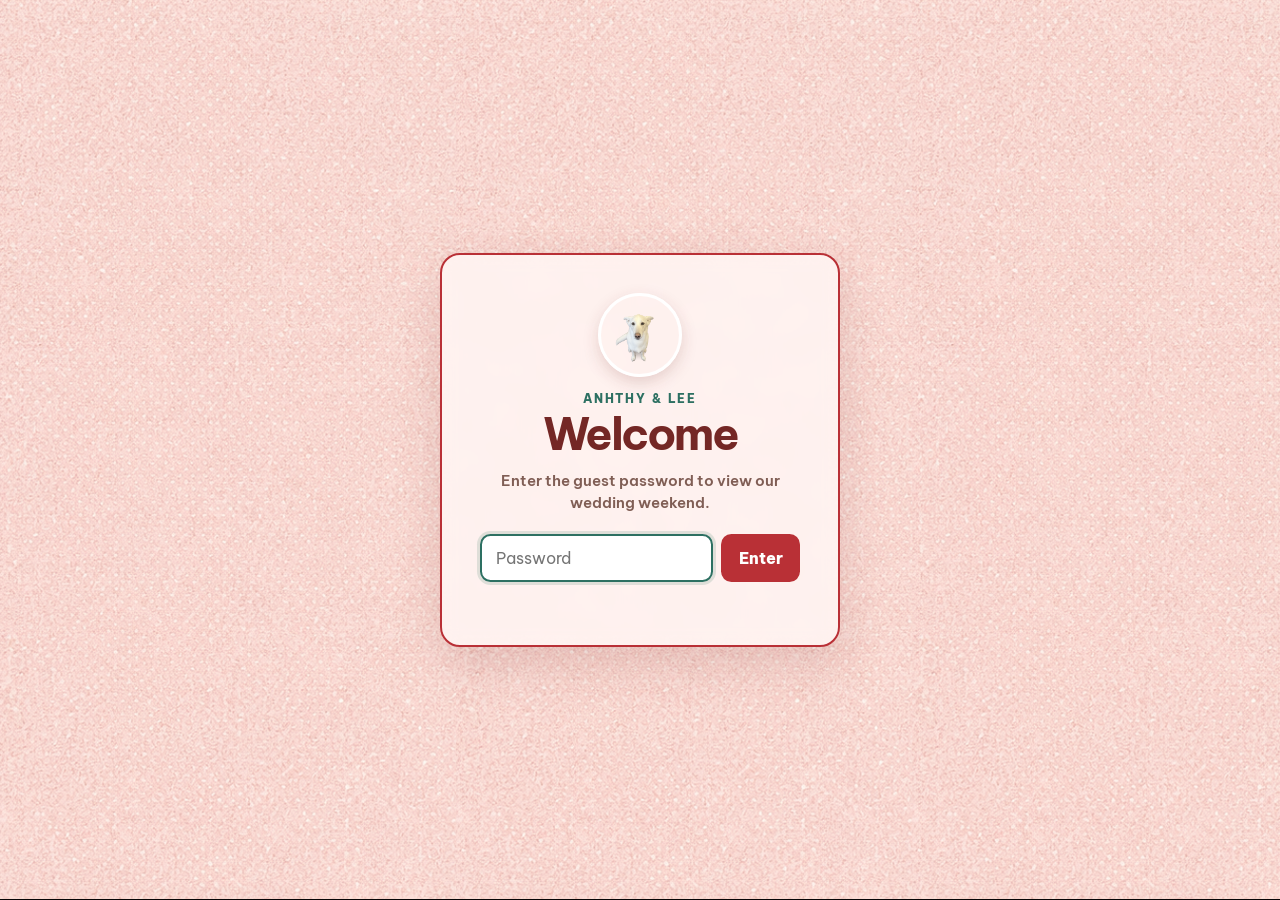
==== commit f4850c2e: "Replace event times with day parts" ====
--- a/schedule.html
+++ b/schedule.html
@@ -13,9 +13,9 @@
       href="https://fonts.googleapis.com/css2?family=Allura&amp;family=Be+Vietnam+Pro:ital,wght@0,500;0,600;0,700;0,800;1,700&amp;family=Noto+Sans+SC:wght@500;700;800&amp;display=swap"
       rel="stylesheet"
     />
-    <link rel="stylesheet" href="styles.css?v=20260816-37" />
-    <script src="site-content.js?v=20260816-10" defer></script>
-    <script src="script.js?v=20260816-8" defer></script>
+    <link rel="stylesheet" href="styles.css?v=20260816-38" />
+    <script src="site-content.js?v=20260816-11" defer></script>
+    <script src="script.js?v=20260816-9" defer></script>
   </head>
   <body data-page="schedule">
     <div class="password-gate" id="password-gate" role="dialog" aria-modal="true" aria-labelledby="password-title">
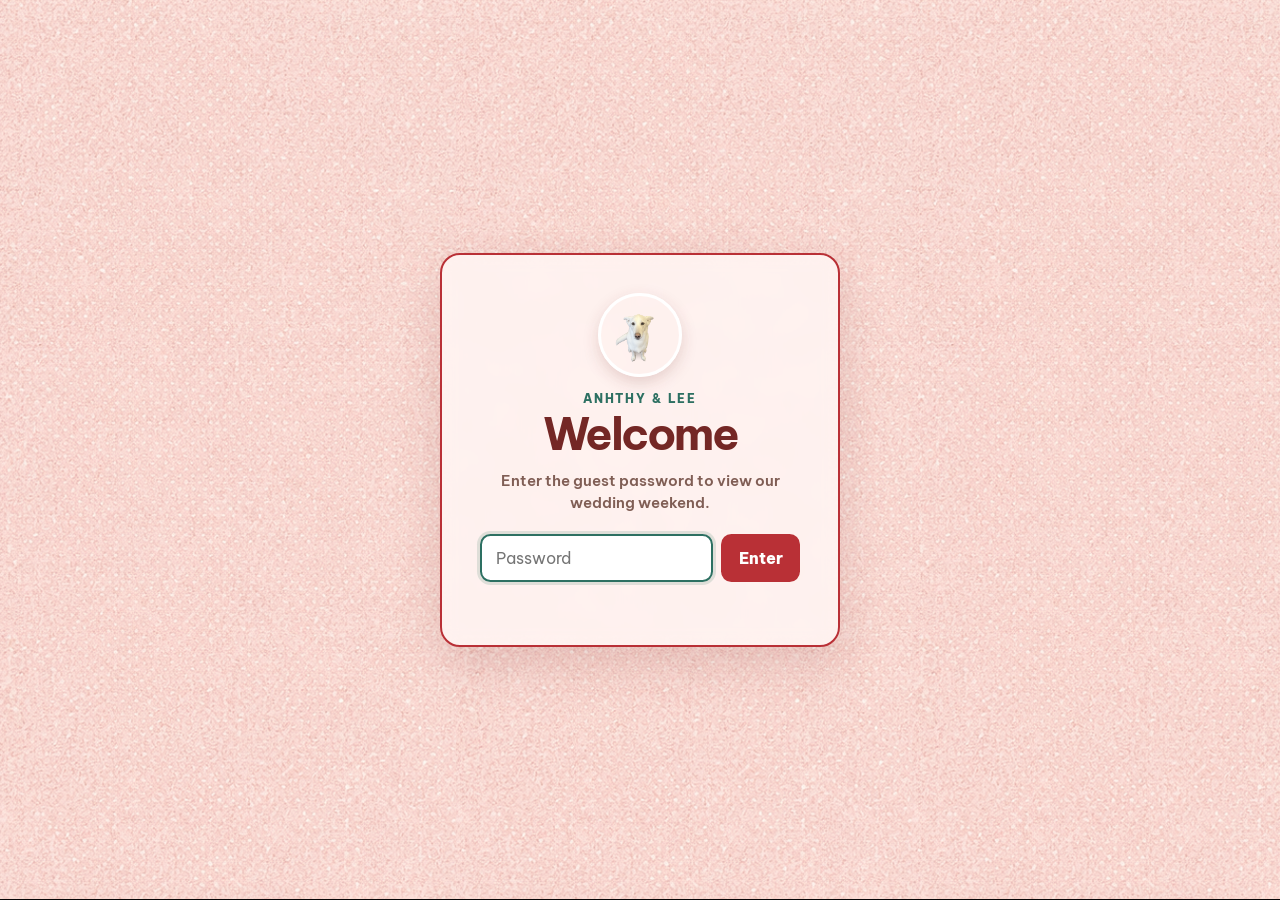
==== commit c34539a8: "Normalize weekend event heading sizes" ====
--- a/schedule.html
+++ b/schedule.html
@@ -13,9 +13,9 @@
       href="https://fonts.googleapis.com/css2?family=Allura&amp;family=Be+Vietnam+Pro:ital,wght@0,500;0,600;0,700;0,800;1,700&amp;family=Noto+Sans+SC:wght@500;700;800&amp;display=swap"
       rel="stylesheet"
     />
-    <link rel="stylesheet" href="styles.css?v=20260816-38" />
+    <link rel="stylesheet" href="styles.css?v=20260816-39" />
     <script src="site-content.js?v=20260816-11" defer></script>
-    <script src="script.js?v=20260816-9" defer></script>
+    <script src="script.js?v=20260816-10" defer></script>
   </head>
   <body data-page="schedule">
     <div class="password-gate" id="password-gate" role="dialog" aria-modal="true" aria-labelledby="password-title">
--- a/styles.css
+++ b/styles.css
@@ -774,12 +774,33 @@
 
 body[data-page="schedule"] .schedule-event-title-art {
   display: block;
-  width: auto;
+  width: var(--schedule-title-width, 18.2rem);
   max-width: 100%;
-  height: clamp(4rem, 4.4vw, 4.5rem);
+  height: auto;
   max-height: none;
   margin: 0 auto;
   object-fit: contain;
+}
+
+/*
+ * These wordmarks were exported with different canvas heights. Giving them the
+ * same CSS height made the shorter exports look much larger. The widths below
+ * preserve one shared source-pixel scale, using Tea Ceremony as the reference.
+ */
+body[data-page="schedule"] .schedule-event-title-art--welcome-event {
+  --schedule-title-width: clamp(14.3rem, 18vw, 20.4rem);
+}
+
+body[data-page="schedule"] .schedule-event-title-art--tea-ceremony {
+  --schedule-title-width: clamp(12.75rem, 16vw, 18.2rem);
+}
+
+body[data-page="schedule"] .schedule-event-title-art--celebration {
+  --schedule-title-width: clamp(10.4rem, 13vw, 14.9rem);
+}
+
+body[data-page="schedule"] .schedule-event-title-art--pool-party {
+  --schedule-title-width: clamp(9.55rem, 12vw, 13.6rem);
 }
 
 body[data-page="schedule"] .schedule-translation {
@@ -848,7 +869,7 @@
 
   body[data-page="schedule"] .schedule-event-title-art {
     max-width: 100%;
-    height: 3.7rem;
+    height: auto;
   }
 
   body[data-page="schedule"] .schedule-copy .schedule-event-title {
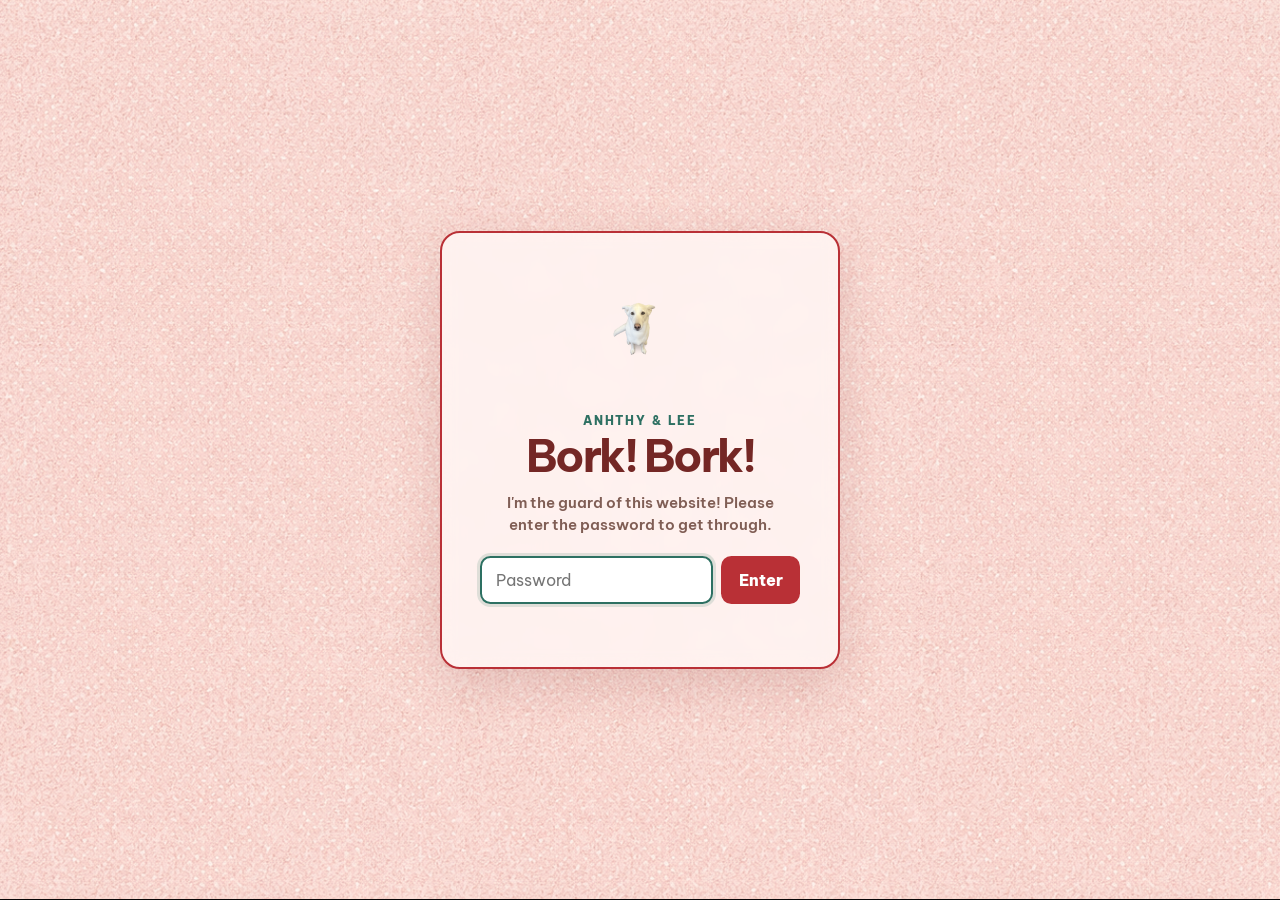
==== commit 7b0cde53: "Polish password gate and event interactions" ====
--- a/schedule.html
+++ b/schedule.html
@@ -7,23 +7,24 @@
     <meta name="description" content="Anhthy and Lee's wedding weekend schedule." />
     <meta name="robots" content="noindex, nofollow" />
     <title>Anhthy &amp; Lee — Weekend Schedule</title>
+    <link rel="icon" type="image/png" href="assets/luna.png" />
     <link rel="preconnect" href="https://fonts.googleapis.com" />
     <link rel="preconnect" href="https://fonts.gstatic.com" crossorigin />
     <link
       href="https://fonts.googleapis.com/css2?family=Allura&amp;family=Be+Vietnam+Pro:ital,wght@0,500;0,600;0,700;0,800;1,700&amp;family=Noto+Sans+SC:wght@500;700;800&amp;display=swap"
       rel="stylesheet"
     />
-    <link rel="stylesheet" href="styles.css?v=20260816-39" />
-    <script src="site-content.js?v=20260816-11" defer></script>
-    <script src="script.js?v=20260816-10" defer></script>
+    <link rel="stylesheet" href="styles.css?v=20260816-40" />
+    <script src="site-content.js?v=20260816-12" defer></script>
+    <script src="script.js?v=20260816-11" defer></script>
   </head>
   <body data-page="schedule">
     <div class="password-gate" id="password-gate" role="dialog" aria-modal="true" aria-labelledby="password-title">
       <form class="password-card" id="password-form" novalidate>
         <img class="password-card__luna" src="assets/luna.png" alt="Luna" />
         <p class="password-card__eyebrow">Anhthy &amp; Lee</p>
-        <h1 id="password-title">Welcome</h1>
-        <p class="password-card__hint" id="password-hint">Enter the guest password to view our wedding weekend.</p>
+        <h1 id="password-title">Bork! Bork!</h1>
+        <p class="password-card__hint" id="password-hint">I'm the guard of this website! Please enter the password to get through.</p>
 
         <label class="visually-hidden" for="guest-password">Guest password</label>
         <div class="password-control">
--- a/styles.css
+++ b/styles.css
@@ -99,14 +99,14 @@
 
 .password-card__luna {
   display: block;
-  width: 5.25rem;
-  height: 5.25rem;
+  width: 6.25rem;
+  height: 8rem;
   margin: 0 auto 0.9rem;
-  object-fit: cover;
-  object-position: center 28%;
-  border: 3px solid #fff;
-  border-radius: 50%;
-  box-shadow: 0 0.35rem 1rem rgba(116, 39, 37, 0.18);
+  object-fit: contain;
+  object-position: center;
+  border: 0;
+  border-radius: 0;
+  box-shadow: none;
 }
 
 .password-card__eyebrow {
@@ -762,9 +762,10 @@
 
 body[data-page="schedule"] .schedule-copy .schedule-event-title {
   display: grid;
-  min-height: clamp(4rem, 4.4vw, 4.5rem);
+  height: clamp(4rem, 4.4vw, 4.5rem);
+  min-height: 0;
   margin: 0;
-  place-items: center;
+  place-items: end center;
   color: var(--ink);
   font-family: "Allura", cursive;
   font-size: clamp(2.7rem, 4.5vw, 4.75rem);
@@ -780,6 +781,15 @@
   max-height: none;
   margin: 0 auto;
   object-fit: contain;
+  object-position: center bottom;
+  align-self: end;
+}
+
+body[data-page="schedule"] .schedule-graphic-link {
+  display: block;
+  width: fit-content;
+  margin: 0 auto;
+  color: inherit;
 }
 
 /*
@@ -873,7 +883,8 @@
   }
 
   body[data-page="schedule"] .schedule-copy .schedule-event-title {
-    min-height: 3.7rem;
+    height: 3.7rem;
+    min-height: 0;
   }
 }
 
